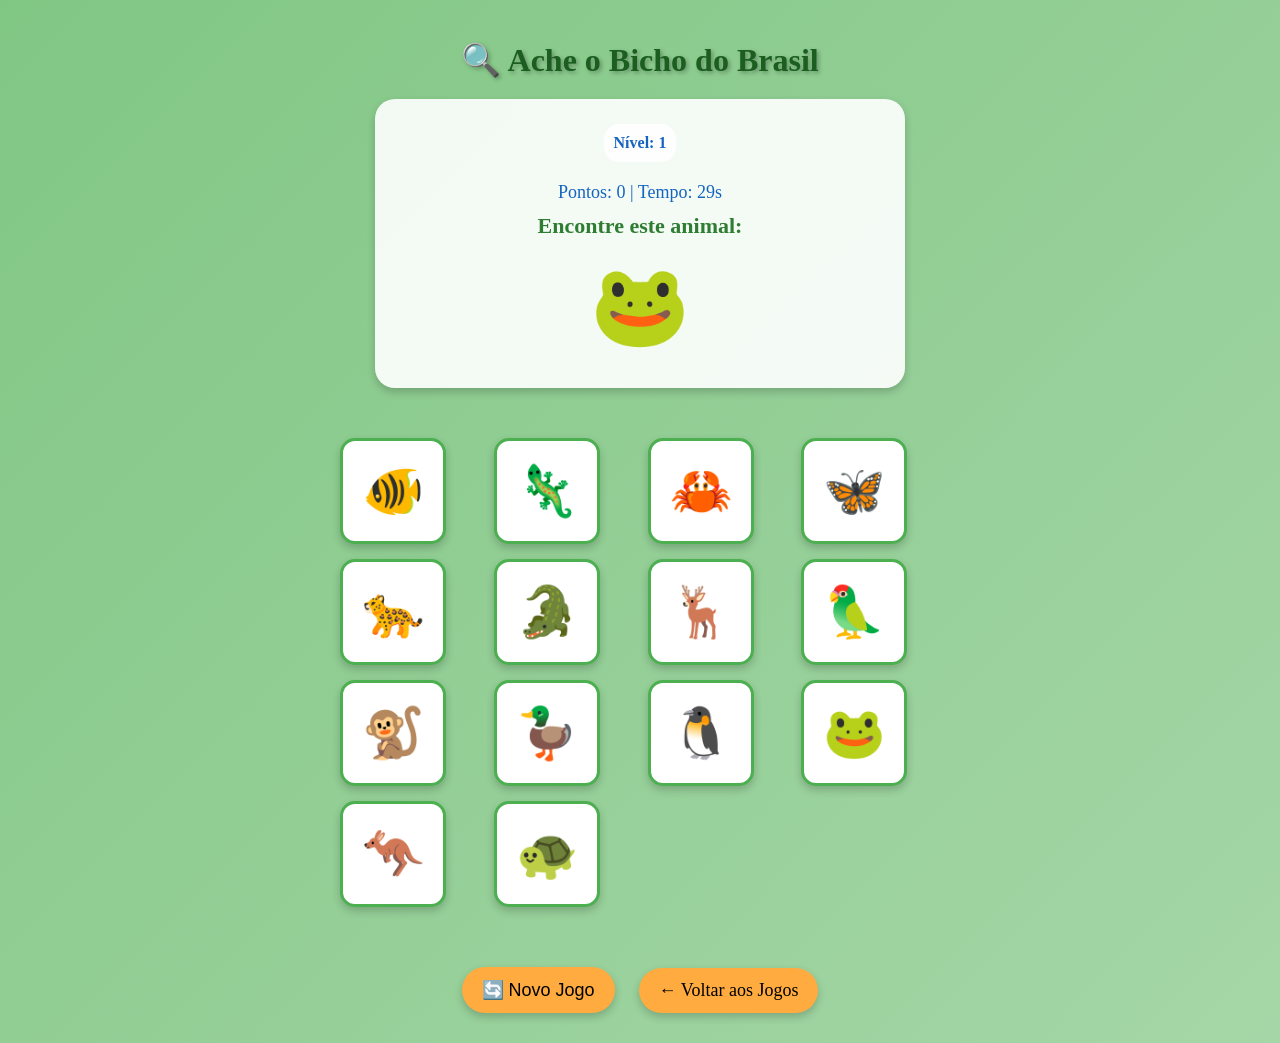
==== ache_bicho.html @ 1eb1cdd4 "Add files via upload" ====
<!DOCTYPE html>
<html lang="pt-BR">
<head>
  <meta charset="UTF-8">
  <meta name="viewport" content="width=device-width, initial-scale=1.0">
  <title>Brasileirinho - Ache o Bicho</title>
  <style>
    body {
      font-family: "Comic Sans MS", cursive;
      background: linear-gradient(135deg, #81c784, #a5d6a7);
      text-align: center;
      padding: 20px;
      margin: 0;
      min-height: 100vh;
    }
    
    h1 {
      color: #1b5e20;
      margin-bottom: 20px;
      text-shadow: 2px 2px 4px rgba(0,0,0,0.3);
    }
    
    .game-info {
      background-color: rgba(255,255,255,0.9);
      padding: 15px;
      border-radius: 20px;
      margin: 20px auto;
      max-width: 500px;
      box-shadow: 0 4px 8px rgba(0,0,0,0.2);
    }
    
    .animal-to-find {
      font-size: 80px;
      margin: 20px 0;
      animation: bounce 1s infinite alternate;
    }
    
    .instruction {
      font-size: 22px;
      color: #2e7d32;
      font-weight: bold;
      margin: 10px 0;
    }
    
    .score {
      font-size: 18px;
      color: #1565c0;
      margin: 10px 0;
    }
    
    .game-area {
      display: grid;
      grid-template-columns: repeat(4, 1fr);
      gap: 15px;
      max-width: 600px;
      margin: 30px auto;
      padding: 20px;
    }
    
    .animal-card {
      width: 100px;
      height: 100px;
      background-color: #fff;
      border: 3px solid #4caf50;
      border-radius: 15px;
      display: flex;
      align-items: center;
      justify-content: center;
      font-size: 50px;
      cursor: pointer;
      transition: all 0.3s;
      box-shadow: 0 4px 8px rgba(0,0,0,0.2);
    }
    
    .animal-card:hover {
      transform: scale(1.1);
      border-color: #ff9800;
      box-shadow: 0 6px 12px rgba(0,0,0,0.3);
    }
    
    .animal-card.correct {
      background-color: #c8e6c9;
      border-color: #4caf50;
      animation: correctFlash 0.5s;
    }
    
    .animal-card.wrong {
      background-color: #ffcdd2;
      border-color: #f44336;
      animation: wrongShake 0.5s;
    }
    
    .botao {
      display: inline-block;
      background-color: #ffab40;
      padding: 12px 20px;
      margin: 10px;
      border-radius: 25px;
      font-size: 18px;
      text-decoration: none;
      color: #000;
      border: none;
      cursor: pointer;
      transition: background-color 0.3s;
      box-shadow: 0 4px 8px rgba(0,0,0,0.2);
    }
    
    .botao:hover {
      background-color: #ff9800;
      transform: translateY(-2px);
    }
    
    .message {
      font-size: 24px;
      margin: 20px 0;
      padding: 15px;
      border-radius: 15px;
      font-weight: bold;
    }
    
    .success-message {
      background-color: #c8e6c9;
      color: #2e7d32;
      border: 2px solid #4caf50;
    }
    
    .game-over {
      background-color: #ffe0b2;
      color: #e65100;
      border: 2px solid #ff9800;
    }
    
    @keyframes bounce {
      from { transform: translateY(0px); }
      to { transform: translateY(-10px); }
    }
    
    @keyframes correctFlash {
      0%, 100% { transform: scale(1); }
      50% { transform: scale(1.2); background-color: #4caf50; }
    }
    
    @keyframes wrongShake {
      0%, 100% { transform: translateX(0); }
      25% { transform: translateX(-10px); }
      75% { transform: translateX(10px); }
    }
    
    .level-indicator {
      background-color: rgba(255,255,255,0.8);
      padding: 10px;
      border-radius: 15px;
      margin: 10px;
      display: inline-block;
      font-weight: bold;
      color: #1565c0;
    }
  </style>
</head>
<body>
  <h1>🔍 Ache o Bicho do Brasil</h1>
  
  <div class="game-info">
    <div class="level-indicator" id="levelIndicator">Nível: 1</div>
    <div class="score" id="scoreDisplay">Pontos: 0 | Tempo: <span id="timer">30</span>s</div>
    <div class="instruction">Encontre este animal:</div>
    <div class="animal-to-find" id="targetAnimal">🦜</div>
  </div>
  
  <div class="game-area" id="gameArea">
    <!-- Animais serão gerados pelo JavaScript -->
  </div>
  
  <div id="messageArea"></div>
  
  <div>
    <button class="botao" onclick="novoJogo()">🔄 Novo Jogo</button>
    <a href="Jogos.html" class="botao">← Voltar aos Jogos</a>
  </div>
  
  <script>
    // Animais do Brasil
    const animais = ['🦜', '🐆', '🦌', '🐒', '🦎', '🐍', '🦋', '🐸', '🐊', '🦘', '🐧', '🦆', '🐢', '🦈', '🐠', '🦀'];
    
    let pontos = 0;
    let nivel = 1;
    let tempoRestante = 30;
    let animalAlvo = '';
    let jogoAtivo = false;
    let timerInterval;
    
    function iniciarJogo() {
      pontos = 0;
      nivel = 1;
      tempoRestante = 30;
      jogoAtivo = true;
      document.getElementById('messageArea').innerHTML = '';
      atualizarInterface();
      proximaRodada();
      iniciarTimer();
    }
    
    function proximaRodada() {
      if (!jogoAtivo) return;
      
      // Escolhe animal alvo aleatório
      animalAlvo = animais[Math.floor(Math.random() * animais.length)];
      document.getElementById('targetAnimal').textContent = animalAlvo;
      
      // Cria grade de animais
      criarGradeAnimais();
      
      // Atualiza nível (aumenta a cada 5 pontos)
      nivel = Math.floor(pontos / 5) + 1;
      atualizarInterface();
    }
    
    function criarGradeAnimais() {
      const gameArea = document.getElementById('gameArea');
      gameArea.innerHTML = '';
      
      // Número de animais baseado no nível (mais difícil = mais opções)
      const numAnimais = Math.min(12 + (nivel * 2), 16);
      
      // Cria array com animais aleatórios + o animal alvo
      let animaisParaExibir = [animalAlvo];
      
      while (animaisParaExibir.length < numAnimais) {
        const animalAleatorio = animais[Math.floor(Math.random() * animais.length)];
        if (!animaisParaExibir.includes(animalAleatorio)) {
          animaisParaExibir.push(animalAleatorio);
        }
      }
      
      // Embaralha a posição dos animais
      animaisParaExibir = animaisParaExibir.sort(() => Math.random() - 0.5);
      
      // Cria os cards dos animais
      animaisParaExibir.forEach(animal => {
        const card = document.createElement('div');
        card.className = 'animal-card';
        card.textContent = animal;
        card.onclick = () => verificarEscolha(animal, card);
        gameArea.appendChild(card);
      });
    }
    
    function verificarEscolha(animalEscolhido, card) {
      if (!jogoAtivo) return;
      
      if (animalEscolhido === animalAlvo) {
        // Resposta correta
        card.classList.add('correct');
        pontos += 10;
        mostrarMensagem('🎉 Muito bem! +10 pontos!', 'success-message');
        
        setTimeout(() => {
          proximaRodada();
        }, 1000);
        
      } else {
        // Resposta errada
        card.classList.add('wrong');
        pontos = Math.max(0, pontos - 2);
        mostrarMensagem('❌ Ops! Tente novamente! -2 pontos', 'wrong-message');
        
        setTimeout(() => {
          card.classList.remove('wrong');
        }, 500);
      }
      
      atualizarInterface();
    }
    
    function iniciarTimer() {
      timerInterval = setInterval(() => {
        if (!jogoAtivo) return;
        
        tempoRestante--;
        document.getElementById('timer').textContent = tempoRestante;
        
        if (tempoRestante <= 0) {
          fimDeJogo();
        }
      }, 1000);
    }
    
    function fimDeJogo() {
      jogoAtivo = false;
      clearInterval(timerInterval);
      
      let mensagemFinal = '';
      if (pontos >= 100) {
        mensagemFinal = `🏆 INCRÍVEL! ${pontos} pontos! Você é um expert em animais do Brasil!`;
      } else if (pontos >= 50) {
        mensagemFinal = `🌟 Muito bom! ${pontos} pontos! Continue praticando!`;
      } else {
        mensagemFinal = `🌱 Que tal tentar mais uma vez? Você fez ${pontos} pontos!`;
      }
      
      mostrarMensagem(mensagemFinal, 'game-over');
    }
    
    function mostrarMensagem(texto, classe) {
      const messageArea = document.getElementById('messageArea');
      messageArea.innerHTML = `<div class="message ${classe}">${texto}</div>`;
      
      if (classe !== 'game-over') {
        setTimeout(() => {
          messageArea.innerHTML = '';
        }, 2000);
      }
    }
    
    function atualizarInterface() {
      document.getElementById('scoreDisplay').innerHTML = 
        `Pontos: ${pontos} | Tempo: <span id="timer">${tempoRestante}</span>s`;
      document.getElementById('levelIndicator').textContent = `Nível: ${nivel}`;
    }
    
    function novoJogo() {
      clearInterval(timerInterval);
      iniciarJogo();
    }
    
    // Inicia o jogo quando a página carrega
    window.onload = () => {
      iniciarJogo();
    };
  </script>
</body>
</html>
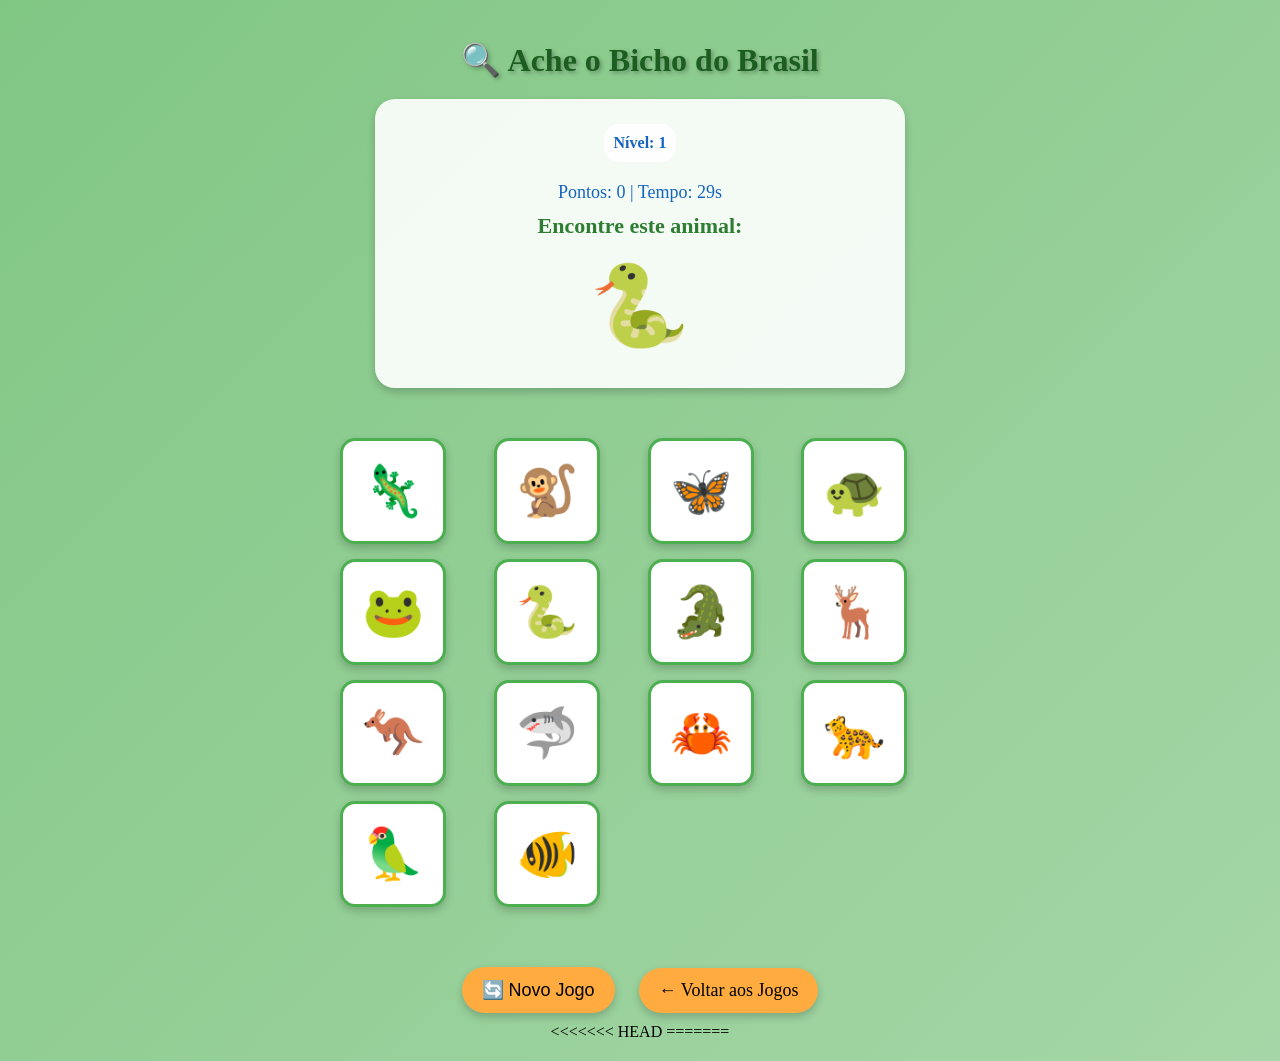
==== commit da52d94c: "Remove submódulo da pasta audio e adiciona música" ====
--- a/ache_bicho.html
+++ b/ache_bicho.html
@@ -328,5 +328,12 @@
       iniciarJogo();
     };
   </script>
+<<<<<<< HEAD
+=======
+  <audio autoplay loop hidden>
+    <source src="audio/happy-kids-music-297744.mp3" type="audio/mpeg" />
+    Seu navegador não suporta o áudio.
+  </audio>
+ 
 </body>
 </html>
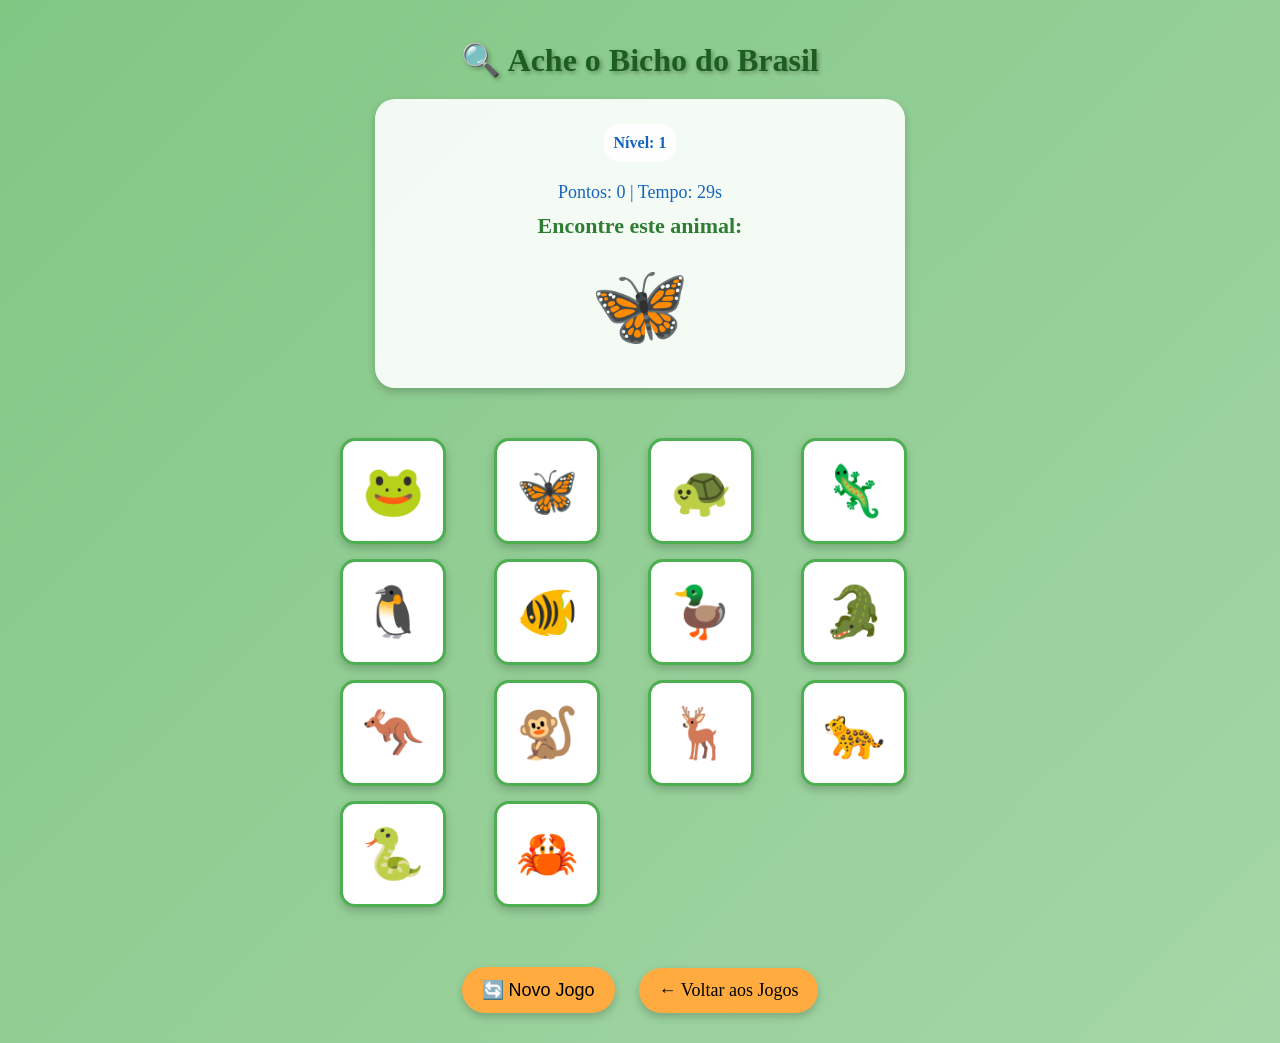
==== commit 034ceecb: "Salvar mudanças antes de sair do estado detached" ====
--- a/ache_bicho.html
+++ b/ache_bicho.html
@@ -328,8 +328,7 @@
       iniciarJogo();
     };
   </script>
-<<<<<<< HEAD
-=======
+
   <audio autoplay loop hidden>
     <source src="audio/happy-kids-music-297744.mp3" type="audio/mpeg" />
     Seu navegador não suporta o áudio.
